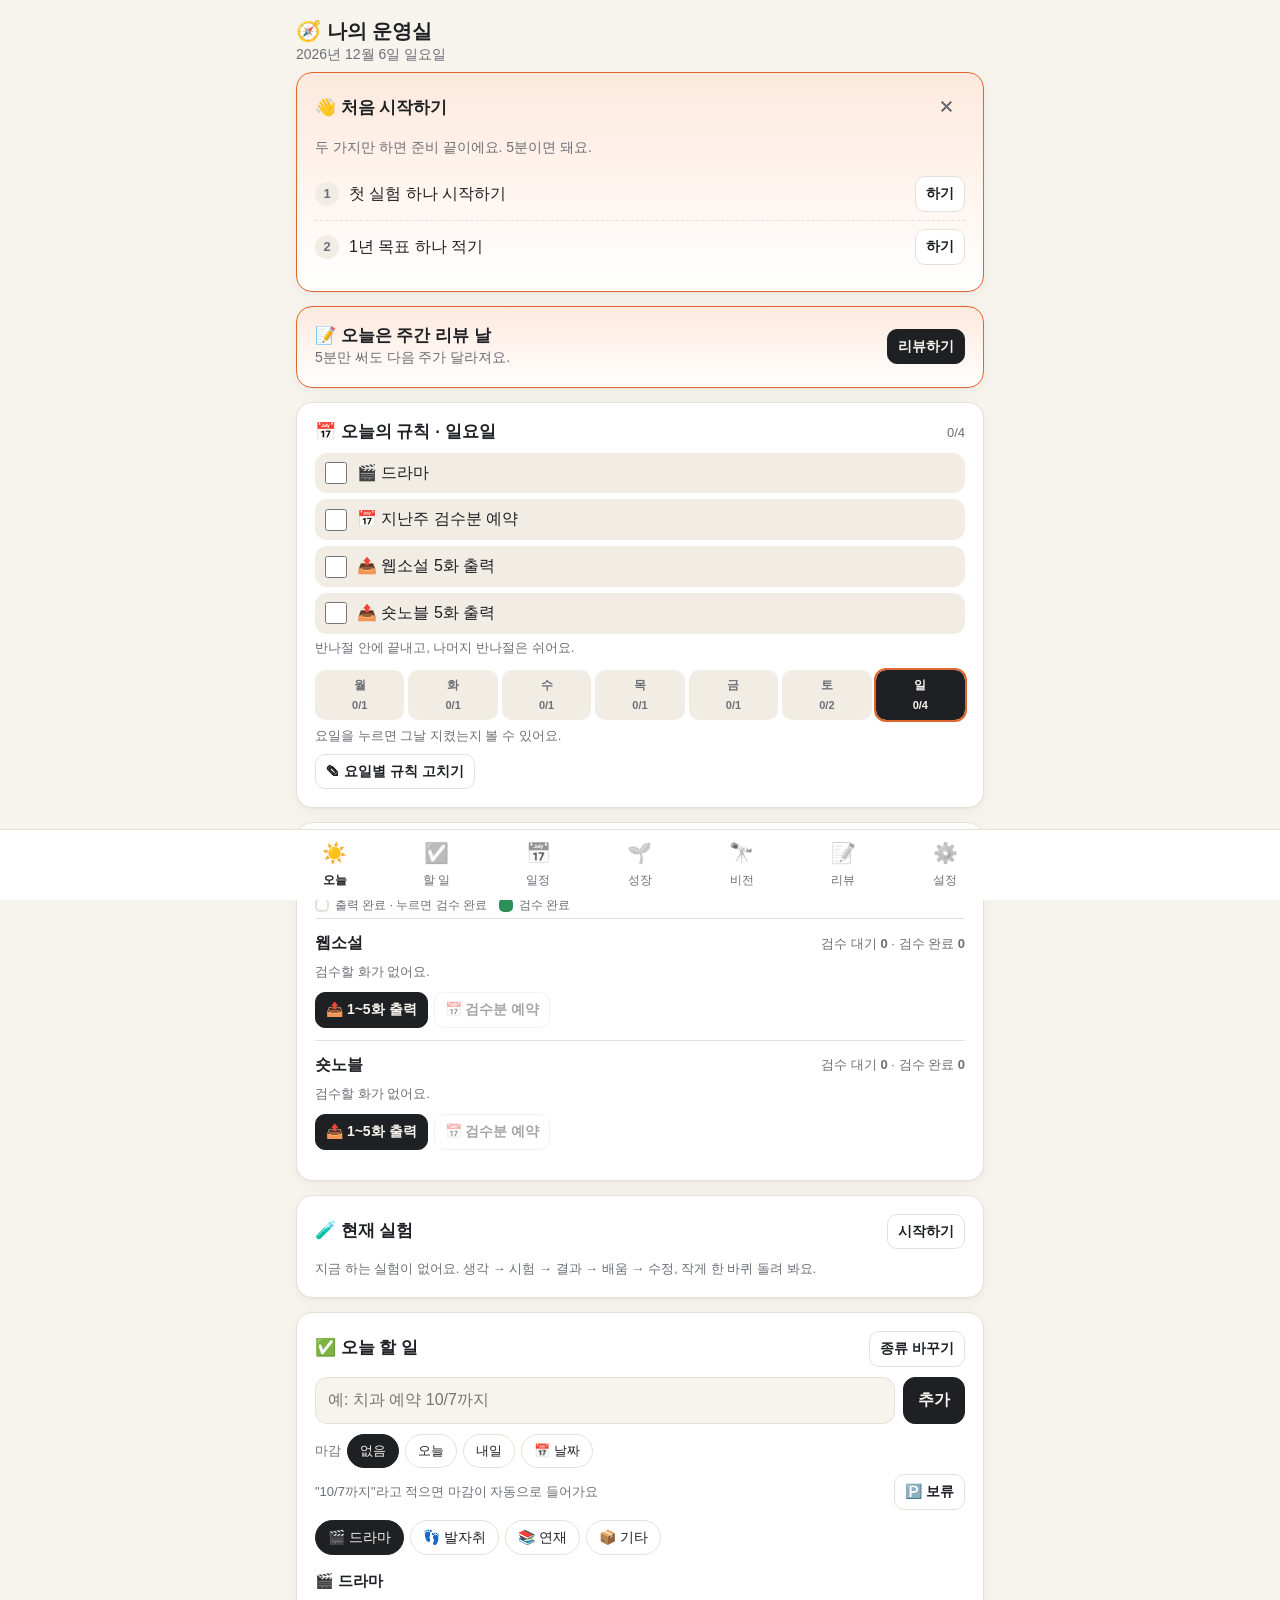
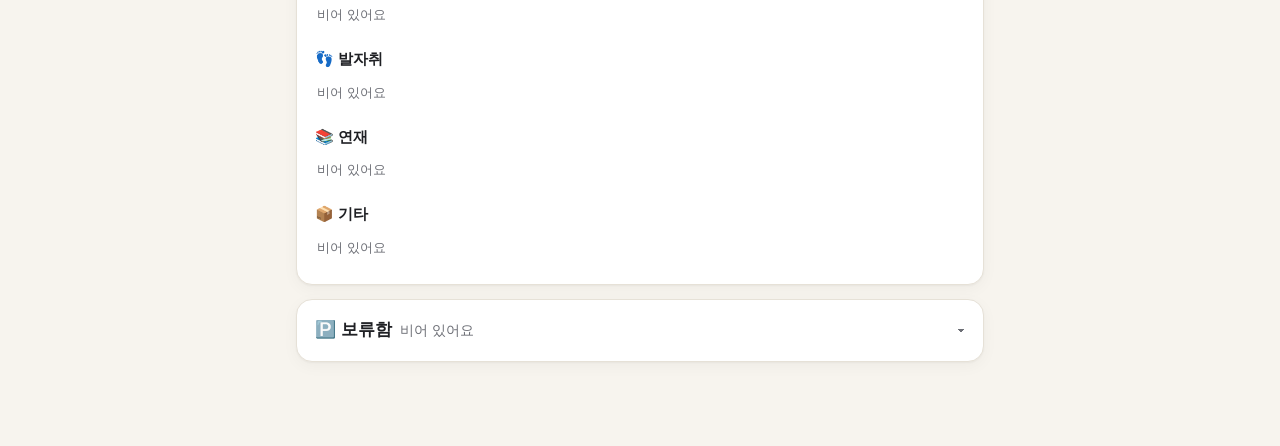
==== index.html @ 54ce3dd4 "달력에 할 일 마감일 표시: 날짜 옆 빨간 점 + 날짜 카드에 마감 할 일 - 안 끝낸 할 일의 마감일에 점 (마감이 지났으면 더 진하게), 끝내면 점이 사라짐 - 날짜를 누르면 " ====
<!doctype html>
<html lang="ko">
<head>
  <meta charset="utf-8">
  <meta name="viewport" content="width=device-width, initial-scale=1, maximum-scale=1, user-scalable=no, viewport-fit=cover">
  <title>나의 운영실</title>
  <meta name="description" content="요일별 규칙, 연재 관리, 성장 실험 루프, 10·5·3·1년 비전과 주간 리뷰를 한 곳에서.">
  <meta name="theme-color" content="#f7f4ee" media="(prefers-color-scheme: light)">
  <meta name="theme-color" content="#16171a" media="(prefers-color-scheme: dark)">
  <link rel="manifest" href="manifest.json">
  <link rel="icon" type="image/png" sizes="32x32" href="icons/favicon-32.png">
  <link rel="icon" type="image/png" sizes="192x192" href="icons/icon-192.png">
  <link rel="apple-touch-icon" href="icons/apple-touch-icon.png">
  <meta name="apple-mobile-web-app-capable" content="yes">
  <meta name="mobile-web-app-capable" content="yes">
  <meta name="apple-mobile-web-app-title" content="나의 운영실">
  <link rel="stylesheet" href="style.css?v=2026.11.01.2">
</head>
<body>
  <header class="top">
    <div class="wrap top-inner">
      <div>
        <h1>🧭 나의 운영실</h1>
        <p id="today-label" class="muted"></p>
      </div>
    </div>
  </header>

  <main id="app" class="wrap" aria-live="polite"></main>

  <nav class="tabs" aria-label="메뉴">
    <div class="wrap tabs-inner">
      <button data-tab="today"><span>☀️</span>오늘</button>
      <button data-tab="todo"><span>✅</span>할 일</button>
      <button data-tab="cal"><span>📅</span>일정</button>
      <button data-tab="grow"><span>🌱</span>성장</button>
      <button data-tab="vision"><span>🔭</span>비전</button>
      <button data-tab="review"><span>📝</span>리뷰</button>
      <button data-tab="settings"><span>⚙️</span>설정</button>
    </div>
  </nav>

  <dialog id="dlg"></dialog>
  <div id="toast" role="status"></div>

  <script src="app.js?v=2026.11.01.2"></script>
</body>
</html>
---- style.css ----
:root {
  --bg: #f7f4ee;
  --card: #ffffff;
  --ink: #1f2024;
  --muted: #6d6f76;
  --line: #e6e1d7;
  --soft: #f1ede4;
  --accent: #e0662f;      /* 생계 / 불 */
  --accent-soft: #fde9dd;
  --good: #2f8f5b;
  --good-soft: #dff2e6;
  --blue: #3563c9;
  --blue-soft: #e3eafb;
  --gold: #b7891c;
  --gold-soft: #f7edd2;
  --due: #d33a52;         /* 오늘까지 해야 할 일 */
  --due-soft: #fde4e8;
  --radius: 16px;
  --chart-a: #e0662f;   /* 그래프: 체감 오름 (색약 검사 통과 조합) */
  --chart-b: #3563c9;   /* 그래프: 1년 진행률 */
  --shadow: 0 1px 2px rgba(0,0,0,.04), 0 4px 16px rgba(0,0,0,.04);
  color-scheme: light;
}
@media (prefers-color-scheme: dark) {
  :root {
    --bg: #16171a;
    --card: #202226;
    --ink: #eceae6;
    --muted: #9a9ca3;
    --line: #33353b;
    --soft: #2a2c31;
    --accent: #f08352;
    --accent-soft: #3d2a20;
    --good: #5cc28a;
    --good-soft: #1f3528;
    --blue: #7e9ff0;
    --blue-soft: #232c42;
    --gold: #e0b852;
    --gold-soft: #3a3220;
    --due: #ff7088;
    --due-soft: #3f2028;
    --shadow: none;
    --chart-a: #e0662f;
    --chart-b: #5b82e0;
    color-scheme: dark;
  }
}

* { box-sizing: border-box; }
html { -webkit-text-size-adjust: 100%; touch-action: pan-x pan-y; } /* 두 번 톡·두 손가락으로 확대 안 되게 */
body {
  margin: 0;
  background: var(--bg);
  color: var(--ink);
  font-family: -apple-system, BlinkMacSystemFont, "Apple SD Gothic Neo", "Pretendard", "Noto Sans KR", "Malgun Gothic", sans-serif;
  font-size: 16px;
  line-height: 1.55;
  padding-bottom: calc(84px + env(safe-area-inset-bottom));
}
.wrap { max-width: 720px; margin: 0 auto; padding: 0 16px; }
h1, h2, h3 { margin: 0; line-height: 1.3; }
h1 { font-size: 20px; }
h2 { font-size: 17px; }
h3 { font-size: 15px; }
p { margin: 0; }
.muted { color: var(--muted); font-size: 14px; }
.small { font-size: 13px; }
button, input, textarea, select { font: inherit; color: inherit; }

/* header */
.top { padding: 18px 0 6px; }
.top-inner { display: flex; justify-content: space-between; align-items: center; }

/* bottom tabs */
.tabs {
  position: fixed; left: 0; right: 0; bottom: 0; z-index: 10;
  background: var(--card);
  border-top: 1px solid var(--line);
  padding-bottom: env(safe-area-inset-bottom);
}
.tabs-inner { display: grid; grid-template-columns: repeat(7, 1fr); padding: 0 4px; }
.tabs button {
  border: 0; background: none; cursor: pointer;
  padding: 8px 2px 10px; font-size: 12px; color: var(--muted);
  display: flex; flex-direction: column; align-items: center; gap: 2px;
}
.tabs button span { font-size: 20px; filter: grayscale(1); opacity: .7; }
.tabs button.on { color: var(--ink); font-weight: 700; }
.tabs button.on span { filter: none; opacity: 1; }

/* cards */
.stack > * + * { margin-top: 14px; }
.card {
  background: var(--card);
  border: 1px solid var(--line);
  border-radius: var(--radius);
  padding: 18px;
  box-shadow: var(--shadow);
}
.card-head { display: flex; justify-content: space-between; align-items: baseline; gap: 8px; margin-bottom: 10px; }
.card-head .muted { font-size: 13px; }
.card.accent { border-color: var(--accent); background: linear-gradient(0deg, var(--card), var(--accent-soft)); }
.hint { font-size: 13px; color: var(--muted); margin-top: 4px; }

.row { display: flex; gap: 8px; align-items: center; flex-wrap: wrap; }
.row.end { justify-content: flex-end; }
.row.between { justify-content: space-between; }
.grow { flex: 1; min-width: 0; }
.grid2 { display: grid; grid-template-columns: 1fr 1fr; gap: 10px; }
.stat { background: var(--soft); border-radius: 12px; padding: 10px 12px; }
.stat b { display: block; font-size: 18px; }
.stat span { font-size: 12px; color: var(--muted); }

/* buttons */
.btn {
  border: 1px solid var(--line); background: var(--card);
  border-radius: 12px; padding: 10px 14px; cursor: pointer; font-weight: 600;
  min-height: 44px;
}
.btn.primary { background: var(--ink); color: var(--bg); border-color: var(--ink); }
.btn.ghost { background: transparent; }
.btn.block { width: 100%; }
.btn.danger { color: #c0392b; }
.btn.sm { min-height: 34px; padding: 6px 10px; font-size: 14px; border-radius: 10px; }
.icon-btn {
  border: 0; background: none; cursor: pointer; color: var(--muted);
  width: 36px; height: 36px; border-radius: 10px; font-size: 16px; flex: none;
}
.icon-btn:hover { background: var(--soft); }

/* inputs */
input[type=text], input:not([type]), input[type=date], input[type=number], textarea, select {
  width: 100%; border: 1px solid var(--line); background: var(--bg);
  border-radius: 12px; padding: 10px 12px; min-height: 44px; outline: none;
}
input:focus, textarea:focus, select:focus { border-color: var(--ink); }
textarea { resize: vertical; min-height: 84px; line-height: 1.6; }
.field { display: block; margin-top: 12px; }
.field > span { display: block; font-size: 13px; font-weight: 600; margin-bottom: 6px; color: var(--muted); }

/* chips */
.chips { display: flex; flex-wrap: wrap; gap: 6px; }
.chip, .chip-radio span {
  display: inline-block; border: 1px solid var(--line); background: var(--card);
  border-radius: 999px; padding: 6px 12px; font-size: 14px; cursor: pointer;
}
.chip-radio input { position: absolute; opacity: 0; pointer-events: none; }
.chip-radio input:checked + span { background: var(--ink); color: var(--bg); border-color: var(--ink); }
.chip-radio input:focus-visible + span { outline: 2px solid var(--blue); }

/* progress */
.bar { height: 12px; background: var(--soft); border-radius: 999px; overflow: hidden; }
.bar > i { display: block; height: 100%; background: var(--good); border-radius: 999px; transition: width .4s; }
.bar.fire > i { background: var(--accent); }
.bar.thin { height: 8px; }

/* tasks */
.add-task { display: flex; gap: 8px; }
.add-task input { flex: 1; }
.lane { margin-top: 16px; transition: opacity .2s; }
.lane.dim { opacity: .45; }
.lane-head { display: flex; align-items: baseline; gap: 6px; margin-bottom: 6px; }
.lane-head h3 { font-size: 15px; }
.lane-head .muted { font-size: 12px; }
.lane-empty { font-size: 13px; color: var(--muted); padding: 8px 2px; }
.task {
  display: flex; align-items: center; gap: 10px;
  padding: 8px 4px 8px 10px; border-radius: 12px; background: var(--soft);
  margin-top: 6px;
}
.task input[type=checkbox] { width: 22px; height: 22px; accent-color: var(--good); flex: none; margin: 0; cursor: pointer; }
.task .t { flex: 1; min-width: 0; word-break: break-word; }
.task.done .t { text-decoration: line-through; color: var(--muted); }
.tag {
  display: inline-block; font-size: 11px; padding: 1px 7px; border-radius: 999px;
  background: var(--blue-soft); color: var(--blue); margin-left: 4px; vertical-align: 2px; white-space: nowrap;
}

/* onboarding */
.steps { list-style: none; padding: 0; margin: 10px 0 0; }
.steps li { display: flex; gap: 10px; align-items: center; padding: 8px 0; border-top: 1px dashed var(--line); }
.steps li:first-child { border-top: 0; }
.steps .dot {
  width: 24px; height: 24px; border-radius: 50%; flex: none;
  display: grid; place-items: center; font-size: 13px; font-weight: 700;
  background: var(--soft); color: var(--muted);
}
.steps li.ok .dot { background: var(--good); color: #fff; }
.steps li.ok .grow { color: var(--muted); text-decoration: line-through; }

/* compass */
.compass-goal { font-weight: 700; }
.compass ul { margin: 6px 0 0; padding-left: 18px; }

/* vision */
.horizon { position: relative; }
.horizon .label {
  display: inline-block; font-size: 12px; font-weight: 700; padding: 2px 10px; border-radius: 999px;
  margin-bottom: 8px;
}
.h10 .label { background: var(--blue-soft); color: var(--blue); }
.h5 .label { background: var(--gold-soft); color: var(--gold); }
.h3 .label { background: var(--good-soft); color: var(--good); }
.h1 .label { background: var(--accent-soft); color: var(--accent); }
.down { text-align: center; color: var(--muted); font-size: 13px; margin: 6px 0; }
.goal { display: flex; align-items: center; gap: 10px; padding: 8px 4px 8px 10px; background: var(--soft); border-radius: 12px; margin-top: 6px; }
.goal input[type=checkbox] { width: 22px; height: 22px; accent-color: var(--good); flex: none; margin: 0; }
.goal.done .t { text-decoration: line-through; color: var(--muted); }
.goal .t { flex: 1; min-width: 0; }
.goal .meta { font-size: 12px; color: var(--muted); white-space: nowrap; }
.prev { font-size: 12px; color: var(--muted); margin-top: 6px; white-space: pre-wrap; }
.week3 input + input { margin-top: 6px; }

/* lists */
.list { list-style: none; padding: 0; margin: 8px 0 0; }
.list li { display: flex; align-items: center; gap: 8px; padding: 8px 0; border-top: 1px solid var(--line); font-size: 14px; }
.list li:first-child { border-top: 0; }
.list .amt { font-weight: 700; white-space: nowrap; }
.list .when { color: var(--muted); font-size: 12px; white-space: nowrap; }

details.review { border-top: 1px solid var(--line); padding: 10px 0; }
details.review summary { cursor: pointer; font-weight: 600; }
details.review .body { font-size: 14px; white-space: pre-wrap; margin-top: 8px; color: var(--muted); }

.empty { text-align: center; color: var(--muted); font-size: 14px; padding: 14px 0; }

/* dialog */
dialog {
  border: 0; border-radius: 20px; padding: 0; width: min(440px, calc(100% - 32px));
  background: var(--card); color: var(--ink);
  box-shadow: 0 20px 60px rgba(0,0,0,.25);
}
dialog::backdrop { background: rgba(0,0,0,.4); }
/* <dialog>를 모르는 옛 브라우저: 아래 메뉴 위에 떠 있게 */
dialog.fallback { position: fixed; inset: 16px 0 auto; margin: 0 auto; max-height: calc(100% - 32px); overflow: auto; z-index: 30; }
.dlg { padding: 20px; }
.dlg h2 { margin-bottom: 4px; }
.dlg .row.end { margin-top: 18px; }

/* toast */
#toast {
  position: fixed; left: 50%; bottom: calc(92px + env(safe-area-inset-bottom));
  transform: translate(-50%, 20px); opacity: 0; pointer-events: none;
  background: var(--ink); color: var(--bg); padding: 10px 16px; border-radius: 999px;
  font-size: 14px; font-weight: 600; transition: all .25s; z-index: 30; max-width: calc(100% - 32px); text-align: center;
}
#toast.show { opacity: 1; transform: translate(-50%, 0); }

.guide ol { padding-left: 20px; margin: 8px 0 0; }
.guide li { margin-top: 6px; font-size: 14px; }

@media (max-width: 420px) {
  .card { padding: 16px; }
}

/* 키보드가 떠 있는 동안에는 아래 메뉴 숨김 (입력칸을 가리지 않게) */
body.typing .tabs { display: none; }

/* 목적 · 작은 산 */
.why { display: block; margin-top: 8px; }
.why > span { display: block; font-size: 12px; font-weight: 700; color: var(--muted); margin-bottom: 4px; }
.peaks { margin-top: 14px; padding-top: 12px; border-top: 1px dashed var(--line); }
.peaks h3 { font-size: 14px; }
.trail { display: flex; align-items: center; margin: 12px 0 4px; }
.tr-end { font-size: 18px; flex: none; }
.tr-seg { flex: 1; height: 3px; background: var(--line); min-width: 6px; }
.tr-dot {
  width: 22px; height: 22px; border-radius: 50%; flex: none; display: grid; place-items: center;
  border: 2px solid var(--line); background: var(--card); font-size: 11px; font-weight: 800;
}
.tr-dot.done { background: var(--good); border-color: var(--good); color: #fff; }
.tr-dot.here { border-color: var(--accent); background: var(--accent-soft); font-size: 13px; width: 28px; height: 28px; }
.peak { background: var(--soft); border-radius: 12px; padding: 8px 8px 10px; margin-top: 8px; border: 2px solid transparent; }
.peak.here { border-color: var(--accent); background: var(--accent-soft); }
.peak.done { opacity: .75; }
.peak-top { display: flex; align-items: center; gap: 8px; }
.peak-top input[type=checkbox] { width: 22px; height: 22px; accent-color: var(--good); flex: none; margin: 0; }
.peak .peak-text { flex: 1; min-width: 0; min-height: 36px; padding: 6px 8px; border: 0; background: transparent; font-weight: 700; }
.peak .peak-text:focus { background: var(--card); }
.peak.done .peak-text { text-decoration: line-through; }
.peak-meta { display: flex; flex-wrap: wrap; gap: 6px; align-items: center; margin: 4px 0 0 30px; }
.peak-meta .tag { margin-left: 0; }
.here-tag { background: var(--accent); color: #fff; }
.done-tag { background: var(--good-soft); color: var(--good); }
.due { font-size: 12px; color: var(--muted); display: inline-flex; align-items: center; gap: 4px; }
.due input { width: auto; min-height: 30px; padding: 2px 6px; font-size: 12px; border-radius: 8px; }
.due.late { color: var(--accent); font-weight: 700; }
.due.late::after { content: "늦어졌어요"; }
.peak-next { display: flex; gap: 6px; margin: 6px 0 0 30px; }
.peak-next input { flex: 1; min-width: 0; min-height: 38px; font-size: 14px; padding: 6px 10px; }
.peak-next .btn.sm { white-space: nowrap; }
.summit .climb { margin: 6px 0 0; padding-left: 0; list-style: none; }
.summit .climb li { margin-top: 4px; font-weight: 700; }
.summit .climb .tag { margin: 0 6px 0 0; }
.peak-link { font-size: 13px; background: var(--accent-soft); border-radius: 10px; padding: 8px 10px; margin-bottom: 8px; }

/* 늦어진 산 */
.late-card { border-color: var(--accent); }
.late-item { padding: 10px 0; border-top: 1px solid var(--line); }
.late-item:first-of-type { border-top: 0; }

/* 한 달 점검 */
.ck-scores { display: grid; grid-template-columns: repeat(5, 1fr); gap: 6px; margin-top: 8px; }
.ck-scores .chip { display: flex; flex-direction: column; align-items: center; padding: 8px 2px; border-radius: 12px; font-size: 13px; }
.ck-scores .chip small { font-size: 11px; opacity: .7; }
.ck-scores .chip.on { background: var(--ink); color: var(--bg); border-color: var(--ink); }
.ck-legend { display: flex; flex-wrap: wrap; gap: 12px; margin-top: 12px; font-size: 12px; color: var(--muted); }
.ck-legend span { display: inline-flex; align-items: center; gap: 6px; }
.sw-bar { width: 10px; height: 12px; border-radius: 3px 3px 0 0; background: var(--chart-a); display: inline-block; }
.sw-dot { width: 10px; height: 10px; border-radius: 50%; background: var(--chart-b); display: inline-block; }
.ck-chart { width: 100%; height: auto; display: block; margin-top: 6px; }
.ck-grid { stroke: var(--line); stroke-width: 1; }
.ck-axis { fill: var(--muted); font-size: 10px; }
.ck-label { fill: var(--ink); font-size: 11px; font-weight: 700; }
.ck-bar { fill: var(--chart-a); }
.ck-line { fill: none; stroke: var(--chart-b); stroke-width: 2; stroke-linejoin: round; }
.ck-dot { fill: var(--chart-b); stroke: var(--card); stroke-width: 2; }
.ck-hit { fill: transparent; cursor: pointer; }
.ck-hit.on, .ck-hit:hover { fill: var(--ink); fill-opacity: .06; }
.ck-detail { font-size: 13px; margin-top: 4px; min-height: 20px; }
.ck-table { width: 100%; border-collapse: collapse; font-size: 12px; margin-top: 6px; }
.ck-table th, .ck-table td { text-align: left; padding: 6px 4px; border-bottom: 1px solid var(--line); }

/* 기록 옮기기 안내 */
.guide-steps { margin: 8px 0 0; padding-left: 20px; font-size: 13px; }
.guide-steps li { margin-top: 4px; }

/* 작은 목표가 많아도 산길이 화면 밖으로 넘치지 않게 */
.trail { overflow: hidden; }
.tr-dot { flex-shrink: 1; min-width: 12px; }
.tr-seg.done { background: var(--good); }
.summit-end.reached { font-size: 20px; }

/* 산마다 작은 목표 */
.steps-box { margin: 8px 0 0 30px; padding: 8px 10px; background: var(--card); border-radius: 10px; }
.steps-box .trail { margin: 8px 0 6px; }
.step { display: flex; align-items: center; gap: 4px; margin-top: 4px; border-radius: 8px; }
.step.here { background: var(--accent-soft); }
.step input[type=checkbox] { width: 20px; height: 20px; accent-color: var(--good); flex: none; margin: 0 4px; }
.step .step-text { flex: 1; min-width: 0; min-height: 36px; padding: 4px 6px; border: 0; background: transparent; font-size: 14px; }
.step .step-text:focus { background: var(--soft); }
.step.done .step-text { text-decoration: line-through; color: var(--muted); }
.add-step { display: flex; gap: 6px; margin-top: 6px; }
.add-step input { flex: 1; min-width: 0; min-height: 38px; font-size: 14px; padding: 6px 10px; }
.icon-btn:disabled { opacity: .25; cursor: default; }
.step .icon-btn { width: 30px; height: 32px; }

/* 위·아래 순서 버튼 (세로로 겹쳐 좁게) */
.mv-pair { display: inline-flex; flex-direction: column; flex: none; gap: 2px; }
.mv-pair .mv { width: 32px; height: 20px; padding: 0; border: 1px solid var(--line); background: var(--card); border-radius: 6px; font-size: 9px; line-height: 1; color: var(--muted); cursor: pointer; }
.mv-pair .mv:disabled { opacity: .3; cursor: default; }
@media (max-width: 400px) {
  .steps-box { margin-left: 0; }
  .peak-meta { margin-left: 4px; }
}

/* 여러 줄로 늘어나는 제목 칸 */
.grow-text { word-break: keep-all; overflow-wrap: anywhere; resize: none; overflow: hidden; line-height: 1.35; font-family: inherit; display: block; }
.peak .peak-text.grow-text, .step .step-text.grow-text { min-height: 36px; padding: 7px 6px; }
@media (max-width: 400px) { .peak-top { gap: 6px; } }

/* 📅 오늘의 규칙 */
.rule-base { font-size: 13px; color: var(--muted); background: var(--soft); border-radius: 10px; padding: 8px 10px; margin-bottom: 4px; }
.rule-week { display: grid; grid-template-columns: repeat(7, minmax(0, 1fr)); gap: 4px; margin-top: 12px; }
.rule-week span { display: flex; flex-direction: column; align-items: center; gap: 2px; padding: 6px 0; border-radius: 10px; background: var(--soft); font-size: 11px; color: var(--muted); }
.rule-week b { font-size: 12px; }
.rule-week i { font-style: normal; font-weight: 800; min-height: 14px; }
.rule-week .today { outline: 2px solid var(--accent); }
.rule-week .full { background: var(--good-soft); color: var(--good); }
.rule-week .part i { color: var(--ink); }
.rule-week .future { opacity: .5; }

/* 📚 연재 보드 */
.sr-legend { display: flex; flex-wrap: wrap; gap: 12px; font-size: 12px; color: var(--muted); margin-bottom: 4px; }
.sr-legend span { display: inline-flex; align-items: center; gap: 6px; }
.ep-sw { width: 14px; height: 14px; border-radius: 5px; display: inline-block; border: 2px solid var(--line); background: var(--card); }
.ep-sw.checked { background: var(--good); border-color: var(--good); }
.sr-work { padding: 12px 0; border-top: 1px solid var(--line); }
.sr-work:first-of-type { border-top: 0; }
.sr-eps { display: flex; flex-wrap: wrap; gap: 6px; margin-top: 8px; }
.ep { min-width: 58px; min-height: 40px; padding: 4px 10px; border-radius: 10px; border: 2px solid var(--line); background: var(--card); font-weight: 700; font-size: 14px; cursor: pointer; }
.ep.checked { background: var(--good); border-color: var(--good); color: #fff; }
.sr-actions { display: flex; flex-wrap: wrap; gap: 6px; margin-top: 10px; }
.sr-actions .btn:disabled { opacity: .4; }

/* 설정: 규칙 · 종류 · 작품 */
.set-day { display: grid; grid-template-columns: 28px minmax(0, 1fr); gap: 8px; padding: 10px 0; border-top: 1px solid var(--line); }
.set-day:first-of-type { border-top: 0; }
.set-day-name { font-size: 15px; padding-top: 8px; text-align: center; }
.set-day-name.we { color: var(--accent); }
.set-row { display: flex; align-items: center; gap: 6px; margin-top: 6px; }
.set-row input { flex: 1; min-width: 0; min-height: 40px; padding: 6px 10px; font-size: 14px; }
.set-row .set-icon, .set-add .set-icon { flex: none; width: 52px; text-align: center; padding: 6px 4px; }
.set-add { display: flex; gap: 6px; margin-top: 6px; }
.set-add input { flex: 1; min-width: 0; min-height: 40px; padding: 6px 10px; font-size: 14px; }
.set-work { padding: 10px 0; border-top: 1px solid var(--line); }
.set-work:first-of-type { border-top: 0; }
.set-work label { display: inline-flex; align-items: center; gap: 6px; }
.link-ic { flex: none; font-size: 13px; width: 18px; text-align: center; }

/* 🗺️ 올해의 큰 구조 */
.st-title { font-weight: 700; margin-bottom: 8px; }
.st-areas { display: grid; gap: 6px; }
.st-area { background: var(--soft); border-radius: 10px; padding: 8px 10px; display: flex; flex-direction: column; gap: 2px; }
.st-cad { font-size: 13px; font-weight: 700; color: var(--accent); white-space: nowrap; margin-left: 8px; }
.st-drop { margin-top: 10px; }
.st-drop summary { cursor: pointer; }
.st-drop ul { margin: 6px 0 0; padding-left: 18px; font-size: 14px; }
.st-drop li { margin-top: 4px; }
.st-principle { margin-top: 12px; padding: 10px 12px; border-radius: 10px; background: var(--accent-soft); font-weight: 700; font-size: 14px; }
.st-edit-row { display: flex; align-items: center; gap: 6px; padding: 8px 0; border-top: 1px solid var(--line); }
.st-edit-fields { flex: 1; min-width: 0; }
.st-edit-fields input { min-height: 38px; padding: 6px 8px; font-size: 14px; }
.structure.editing .why input { min-height: 40px; }

/* 🅿️ 보류함 */
.parked summary { cursor: pointer; list-style: none; display: flex; align-items: baseline; gap: 8px; }
.parked summary::-webkit-details-marker { display: none; }
.parked summary::after { content: '▾'; margin-left: auto; color: var(--muted); }
.parked details[open] summary::after { content: '▴'; }
.pk-item { display: flex; flex-wrap: wrap; align-items: center; gap: 6px; padding: 8px 0; border-top: 1px solid var(--line); }
.pk-item:first-of-type { border-top: 0; }
.pk-text { flex: 1; min-width: 0; display: flex; flex-direction: column; gap: 2px; }
.pk-item > input { flex: 1 1 100%; min-height: 38px; padding: 6px 8px; font-size: 14px; }
.pk-acts { display: flex; align-items: center; gap: 4px; margin-left: auto; }
.structure .st-long { min-height: 44px; padding: 10px 12px; font-size: 15px; }

/* 📅 할 일 마감 */
.due-chips { display: flex; flex-wrap: wrap; align-items: center; gap: 6px; margin-top: 10px; }
.due-chips .chip { padding: 6px 12px; font-size: 13px; }
.due-chips .chip.on { background: var(--ink); color: var(--bg); border-color: var(--ink); }
.due-pick { flex: none; display: inline-flex; align-items: center; }
.due-add { font-size: 15px; opacity: .45; padding: 4px 6px; }
.due-tag { font-size: 12px; font-weight: 700; white-space: nowrap; padding: 3px 8px; border-radius: 999px; background: var(--soft); color: var(--muted); }
.due-tag.soon { background: var(--accent-soft); color: var(--accent); }
.due-tag.today, .due-tag.over { background: var(--due); color: #fff; }
/* 오늘까지 · 지난 일은 줄 전체를 빨간 톤으로 */
.task.due-today, .task.due-over { background: var(--due-soft); box-shadow: inset 4px 0 0 var(--due); }
.task.due-today .t, .task.due-over .t { font-weight: 700; }
.due-count { color: var(--due); font-weight: 800; font-size: 14px; margin: -2px 0 10px; }
@media (prefers-color-scheme: dark) { .due-tag.today, .due-tag.over { color: #1a0d10; } }
.due-line { display: block; margin-top: 4px; }
.due-line .due-pick { display: inline-flex; }

/* 📅 앱 안 달력 */
.due-pick { border: 0; background: none; padding: 0; font: inherit; color: inherit; cursor: pointer; }
.cal-quick { display: flex; flex-wrap: wrap; gap: 6px; margin: 10px 0 6px; }
.cal-quick .chip.on { background: var(--ink); color: var(--bg); border-color: var(--ink); }
.cal-head { display: flex; align-items: center; justify-content: space-between; margin-top: 8px; }
.cal-head b { font-size: 16px; }
.cal-grid { display: grid; grid-template-columns: repeat(7, minmax(0, 1fr)); gap: 4px; margin-top: 6px; }
.cal-dow { text-align: center; font-size: 12px; color: var(--muted); padding: 4px 0; }
.cal-day { width: 100%; height: 40px; border: 0; border-radius: 10px; background: var(--soft); font-weight: 700; font-size: 15px; cursor: pointer; padding: 0; }
.cal-day.past { opacity: .4; }
.cal-day.today { outline: 2px solid var(--accent); }
.cal-day.sel { background: var(--ink); color: var(--bg); }
.sun { color: var(--accent); }
.sat { color: var(--blue); }
.cal-day.sel.sun, .cal-day.sel.sat { color: var(--bg); }

/* 🚶 지금 오르는 산 켜고 끄기 */
.climb-btn { border: 1.5px dashed var(--line); background: var(--card); color: var(--muted); border-radius: 999px; padding: 4px 10px; font-size: 12px; font-weight: 700; cursor: pointer; min-height: 30px; }
.climb-btn.on { border: 1.5px solid var(--accent); background: var(--accent); color: #fff; }

/* 규칙: 지난 요일 보기 */
.rule-week button { display: flex; flex-direction: column; align-items: center; gap: 2px; padding: 6px 0; border-radius: 10px; background: var(--soft); font-size: 11px; color: var(--muted); border: 0; cursor: pointer; font-family: inherit; }
.rule-week button b { font-size: 12px; }
.rule-week button i { font-style: normal; font-weight: 800; min-height: 14px; }
.rule-week button.today { outline: 2px solid var(--accent); }
.rule-week button.sel { background: var(--ink); color: var(--bg); }
.rule-week button.full:not(.sel) { background: var(--good-soft); color: var(--good); }
.rule-week button.part:not(.sel) i { color: var(--ink); }
.rule-week button.future { opacity: .5; cursor: default; }
.past-note { font-size: 13px; background: var(--blue-soft); color: var(--blue); border-radius: 10px; padding: 8px 10px; margin-bottom: 6px; display: flex; flex-wrap: wrap; align-items: center; gap: 8px; justify-content: space-between; }
.rules.past-day { box-shadow: inset 0 0 0 2px var(--blue-soft); }

/* 할 일 내용 고치기 */
.task .task-text { width: 100%; min-height: 28px; border: 0; background: transparent; padding: 2px 4px; margin: -2px -4px; font-size: inherit; font-weight: inherit; color: inherit; border-radius: 6px; }
.task .task-text:focus { background: var(--card); outline: 2px solid var(--line); }

/* 주간 리뷰: 끝낸 일 자세히 */
.stat-btn { text-align: left; border: 0; font-family: inherit; cursor: pointer; }
.stat-btn:disabled { cursor: default; }
.stat-btn { color: inherit; transition: box-shadow .15s; }
.stat-btn:not(:disabled):active { transform: scale(.98); }
.stat-btn.open { box-shadow: inset 0 0 0 2px var(--ink); background: var(--card); }
.detail-title { font-weight: 800; font-size: 14px; padding-top: 10px; }
.done-list { margin-top: 12px; border-top: 1px solid var(--line); }
.done-day { padding: 10px 0 4px; }
.done-day > b { font-size: 13px; color: var(--muted); }
.done-item { display: flex; align-items: center; justify-content: space-between; gap: 8px; padding: 6px 0; border-bottom: 1px dashed var(--line); font-size: 14px; }

/* 앱 안 확인창 */
.dlg.ask { min-width: 260px; }
.ask-msg { font-size: 16px; font-weight: 700; line-height: 1.5; white-space: pre-line; }
.dlg.ask .btn.danger { background: #c0392b; border-color: #c0392b; color: #fff; }

/* 🌱 성장 루프 (생각 → 시험 → 결과 → 배움 → 수정) */
.loop { position: relative; width: 100%; max-width: 320px; aspect-ratio: 1; margin: 0 auto; }
.loop svg { position: absolute; inset: 0; width: 100%; height: 100%; overflow: visible; }
.loop svg path { fill: none; stroke: var(--accent); stroke-width: 1.1; stroke-linecap: round; stroke-linejoin: round; }
.lp-node { position: absolute; transform: translate(-50%, -50%); display: flex; flex-direction: column; align-items: center; width: 72px; text-align: center; line-height: 1.2; }
.lp-ic { position: relative; width: 46px; height: 46px; border-radius: 50%; display: grid; place-items: center; font-size: 22px; background: var(--accent-soft); border: 2px solid transparent; }
.lp-ic i { position: absolute; top: -4px; right: -6px; min-width: 18px; height: 18px; padding: 0 4px; border-radius: 999px; background: var(--accent); color: #fff; font-style: normal; font-size: 11px; font-weight: 800; display: grid; place-items: center; }
.lp-node b { font-size: 14px; margin-top: 3px; }
.lp-node small { font-size: 11px; color: var(--muted); font-style: italic; }
.lp-node.on .lp-ic { border-color: var(--accent); background: var(--card); box-shadow: 0 0 0 4px var(--accent-soft); }
.lp-node.on b { color: var(--accent); }
.lp-center { position: absolute; left: 50%; top: 50%; transform: translate(-50%, -50%); margin: 0; text-align: center; font-size: 13px; color: var(--muted); line-height: 1.4; }
.lp-center b { font-size: 18px; color: var(--ink); }

.exp-from { font-size: 13px; color: var(--muted); background: var(--soft); border-radius: 10px; padding: 6px 10px; margin: 0 0 8px; }
.exp-steps { display: grid; grid-template-columns: repeat(5, minmax(0, 1fr)); gap: 4px; margin-bottom: 4px; }
.exp-steps span { text-align: center; font-size: 11px; padding: 5px 0; border-radius: 8px; background: var(--soft); color: var(--muted); white-space: nowrap; }
.exp-steps span.done { color: var(--ink); }
.exp-steps span.on { background: var(--accent); color: #fff; font-weight: 800; }
.exp-text { min-height: 44px; resize: none; overflow: hidden; }
.exp-dates { display: flex; align-items: center; gap: 6px; }
.exp-dates input { flex: 1; min-width: 0; }
.exp-result { margin-top: 14px; padding-top: 12px; border-top: 1px dashed var(--line); }
.exp-result h3 { margin-bottom: 8px; }
.exp-over { color: var(--due); font-weight: 700; }
.exp-nudge { margin: 12px 0 0; font-size: 14px; font-weight: 700; color: var(--accent); }
.exp-mini { display: flex; align-items: center; gap: 8px; padding: 8px 0; border-top: 1px solid var(--line); font-size: 15px; }
.card-head + .exp-mini { border-top: 0; padding-top: 0; }
.exp-mini-ic { flex: none; width: 30px; height: 30px; border-radius: 50%; display: grid; place-items: center; background: var(--accent-soft); font-size: 15px; }
.exp-past { border-top: 1px solid var(--line); padding: 10px 0; }
.exp-past summary { display: flex; align-items: center; gap: 8px; cursor: pointer; font-weight: 600; list-style: none; }
.exp-past summary::-webkit-details-marker { display: none; }
.exp-badge { flex: none; width: 24px; height: 24px; border-radius: 50%; display: grid; place-items: center; font-size: 12px; font-weight: 800; background: var(--soft); color: var(--muted); }
.exp-badge.good { background: var(--good-soft); color: var(--good); }
.exp-badge.meh { background: var(--gold-soft); color: var(--gold); }
.exp-badge.bad { background: var(--due-soft); color: var(--due); }
.exp-body { padding: 6px 0 0 32px; }
.exp-part { margin: 8px 0 0; font-size: 14px; white-space: pre-wrap; }
.exp-part b { display: block; font-size: 12px; color: var(--muted); margin-bottom: 2px; }
.exp .chip.on, .exp-result .chip.on { background: var(--ink); color: var(--bg); border-color: var(--ink); }

/* ✅ 할 일 화면 위의 목표 */
.focus-goals { border-color: var(--accent); background: linear-gradient(0deg, var(--card), var(--accent-soft)); }
.fg-block + .fg-block { margin-top: 14px; }
.fg-label { display: block; font-size: 13px; font-weight: 700; color: var(--accent); margin-bottom: 4px; }
.fg-input { width: 100%; min-height: 0; border: 0; border-radius: 8px; background: transparent; padding: 4px 6px; margin: 0 -6px; line-height: 1.45; resize: none; overflow: hidden; }
.fg-input:focus { background: var(--card); outline: 2px solid var(--line); }
.fg-month { font-size: 19px; font-weight: 800; }
.fg-week { display: flex; align-items: flex-start; gap: 10px; padding: 4px 0; border-top: 1px dashed var(--line); }
.fg-week:first-of-type { border-top: 0; }
.fg-week b { flex: none; width: 22px; height: 22px; margin-top: 4px; border-radius: 50%; background: var(--accent); color: #fff; font-size: 12px; display: grid; place-items: center; }
.fg-week .fg-input { margin: 0; font-weight: 600; }
.today-tag { background: var(--accent-soft); color: var(--accent); }
.pull summary { display: flex; justify-content: space-between; align-items: center; cursor: pointer; list-style: none; }
.pull summary::-webkit-details-marker { display: none; }
.pull summary b::after { content: " ▾"; color: var(--muted); font-weight: 400; }
.pull[open] summary b::after { content: " ▴"; }

/* 📅 일정 달력 */
.c0 { --bg: #f9ec6b; --fg: #3a3500; --ln: #a38a00; }
.c1 { --bg: #d5d65b; --fg: #36380a; --ln: #868717; }
.c2 { --bg: #a9d1fa; --fg: #0f2f55; --ln: #3b78c4; }
.c3 { --bg: #3d9a8a; --fg: #fff; --ln: #2a7d6f; }
.c4 { --bg: #f5a3a3; --fg: #4a1111; --ln: #d64545; }
.c5 { --bg: #cdb8f2; --fg: #2b1a55; --ln: #7a56c9; }
.c6 { --bg: #2f5d50; --fg: #fff; --ln: #1f4d3f; }
@media (prefers-color-scheme: dark) {
  .c0 { --ln: #e6cf3a; } .c1 { --ln: #c5c64a; } .c2 { --ln: #7aaef0; } .c3 { --ln: #5cc2b0; }
  .c4 { --ln: #ff7a7a; } .c5 { --ln: #a98cf0; } .c6 { --ln: #6fbfa5; }
}
.cal-head { display: flex; align-items: center; gap: 6px; }
.cal-head h2 { flex: 1; text-align: center; font-size: 20px; }
.cal { margin-left: -16px; margin-right: -16px; background: var(--card); border-top: 1px solid var(--line); border-bottom: 1px solid var(--line); }
.cal-dow { display: grid; grid-template-columns: repeat(7, minmax(0, 1fr)); text-align: center; font-size: 12px; color: var(--muted); padding: 6px 0; }
.cal-dow .red, .cd.red .cd-n { color: var(--due); }
.cweek { position: relative; display: grid; grid-template-columns: repeat(7, minmax(0, 1fr)); min-height: 84px; }
.cd { min-width: 0; min-height: 0; padding: 3px 0 0; border: 0; border-top: 1px solid var(--line); border-right: 1px solid var(--line); background: transparent; display: flex; flex-direction: column; align-items: center; cursor: pointer; font: inherit; color: inherit; }
.cd:nth-child(7) { border-right: 0; }
.cd-n { min-width: 20px; height: 18px; padding: 0 3px; border-radius: 9px; font-size: 13px; line-height: 18px; text-align: center; }
.cd.out .cd-n, .cd.out .cd-h { opacity: .35; }
.cd.today .cd-n { background: var(--accent); color: #fff; }
.cd.sel { background: var(--accent-soft); }
.cd-h { max-width: 100%; margin-top: 1px; font-size: 8.5px; line-height: 11px; color: var(--due); opacity: .8; white-space: nowrap; overflow: hidden; text-overflow: ellipsis; }
.cchip, .cmore, .cbar { pointer-events: none; min-width: 0; }
.cchip { height: 17px; margin: 1px 1px 0; padding: 0 3px; border-radius: 4px; background: var(--bg); color: var(--fg); font-size: 10.5px; font-weight: 600; line-height: 17px; white-space: nowrap; overflow: hidden; text-overflow: ellipsis; }
.cmore { margin: 1px 1px 0; font-size: 10px; line-height: 17px; text-align: center; color: var(--muted); }
.cbar { position: relative; margin: 0 1px; }
.cbar.ol { margin-left: 0; } .cbar.or { margin-right: 0; }
.cb-line { position: absolute; left: 0; right: 0; top: 6px; height: 2px; background: var(--ln); }
.cbar:not(.ol) .cb-line::before, .cbar:not(.or) .cb-line::after { content: ""; position: absolute; top: -3px; border: 4px solid transparent; }
.cbar:not(.ol) .cb-line::before { left: 0; border-left: 0; border-right: 6px solid var(--ln); }
.cbar:not(.or) .cb-line::after { right: 0; border-right: 0; border-left: 6px solid var(--ln); }
.cb-t { position: absolute; left: 0; right: 0; top: 11px; font-size: 10px; font-weight: 700; line-height: 13px; text-align: center; color: var(--ln); white-space: nowrap; overflow: hidden; text-overflow: ellipsis; }
.cbar.fill .cb-line { display: none; }
.cbar.fill .cb-t { top: 1px; height: 17px; padding: 0 4px; border-radius: 4px; background: var(--bg); color: var(--fg); font-size: 10.5px; line-height: 17px; text-align: left; }
.cal-hol { margin: 0 0 6px; font-size: 14px; font-weight: 700; color: var(--due); }
.ev-row { display: flex; align-items: center; gap: 10px; width: 100%; padding: 10px 0; border: 0; border-top: 1px solid var(--line); background: none; text-align: left; font: inherit; color: inherit; cursor: pointer; }
.ev-row b { display: block; font-size: 15px; }
.ev-row small { font-size: 12px; }
.ev-dot { flex: none; width: 12px; height: 12px; border-radius: 50%; background: var(--bg); box-shadow: 0 0 0 2px var(--ln); }
.ev-today { display: flex; align-items: center; gap: 10px; padding: 7px 0; border-top: 1px solid var(--line); font-size: 15px; }
.card-head + .ev-today { border-top: 0; padding-top: 0; }
.swatches { display: flex; flex-wrap: wrap; gap: 10px; }
.sw { position: relative; }
.sw input { position: absolute; opacity: 0; pointer-events: none; }
.sw span { display: block; width: 30px; height: 30px; border-radius: 50%; background: var(--bg); border: 3px solid transparent; box-shadow: 0 0 0 1px var(--line); cursor: pointer; }
.sw input:checked + span { border-color: var(--ink); }
.sw input:focus-visible + span { outline: 2px solid var(--blue); outline-offset: 2px; }
.cd { position: relative; }
.cd-dot { position: absolute; top: 6px; right: 6px; width: 6px; height: 6px; border-radius: 50%; background: var(--due); opacity: .55; }
.cd-dot.late { opacity: 1; }
.due-h { margin: 12px 0 2px; font-size: 13px; color: var(--muted); }
.due-row { display: flex; align-items: center; gap: 10px; padding: 9px 0; border-top: 1px solid var(--line); cursor: pointer; }
.due-row input { width: 22px; height: 22px; accent-color: var(--good); margin: 0; flex: none; }
.due-row.done .grow { text-decoration: line-through; color: var(--muted); }
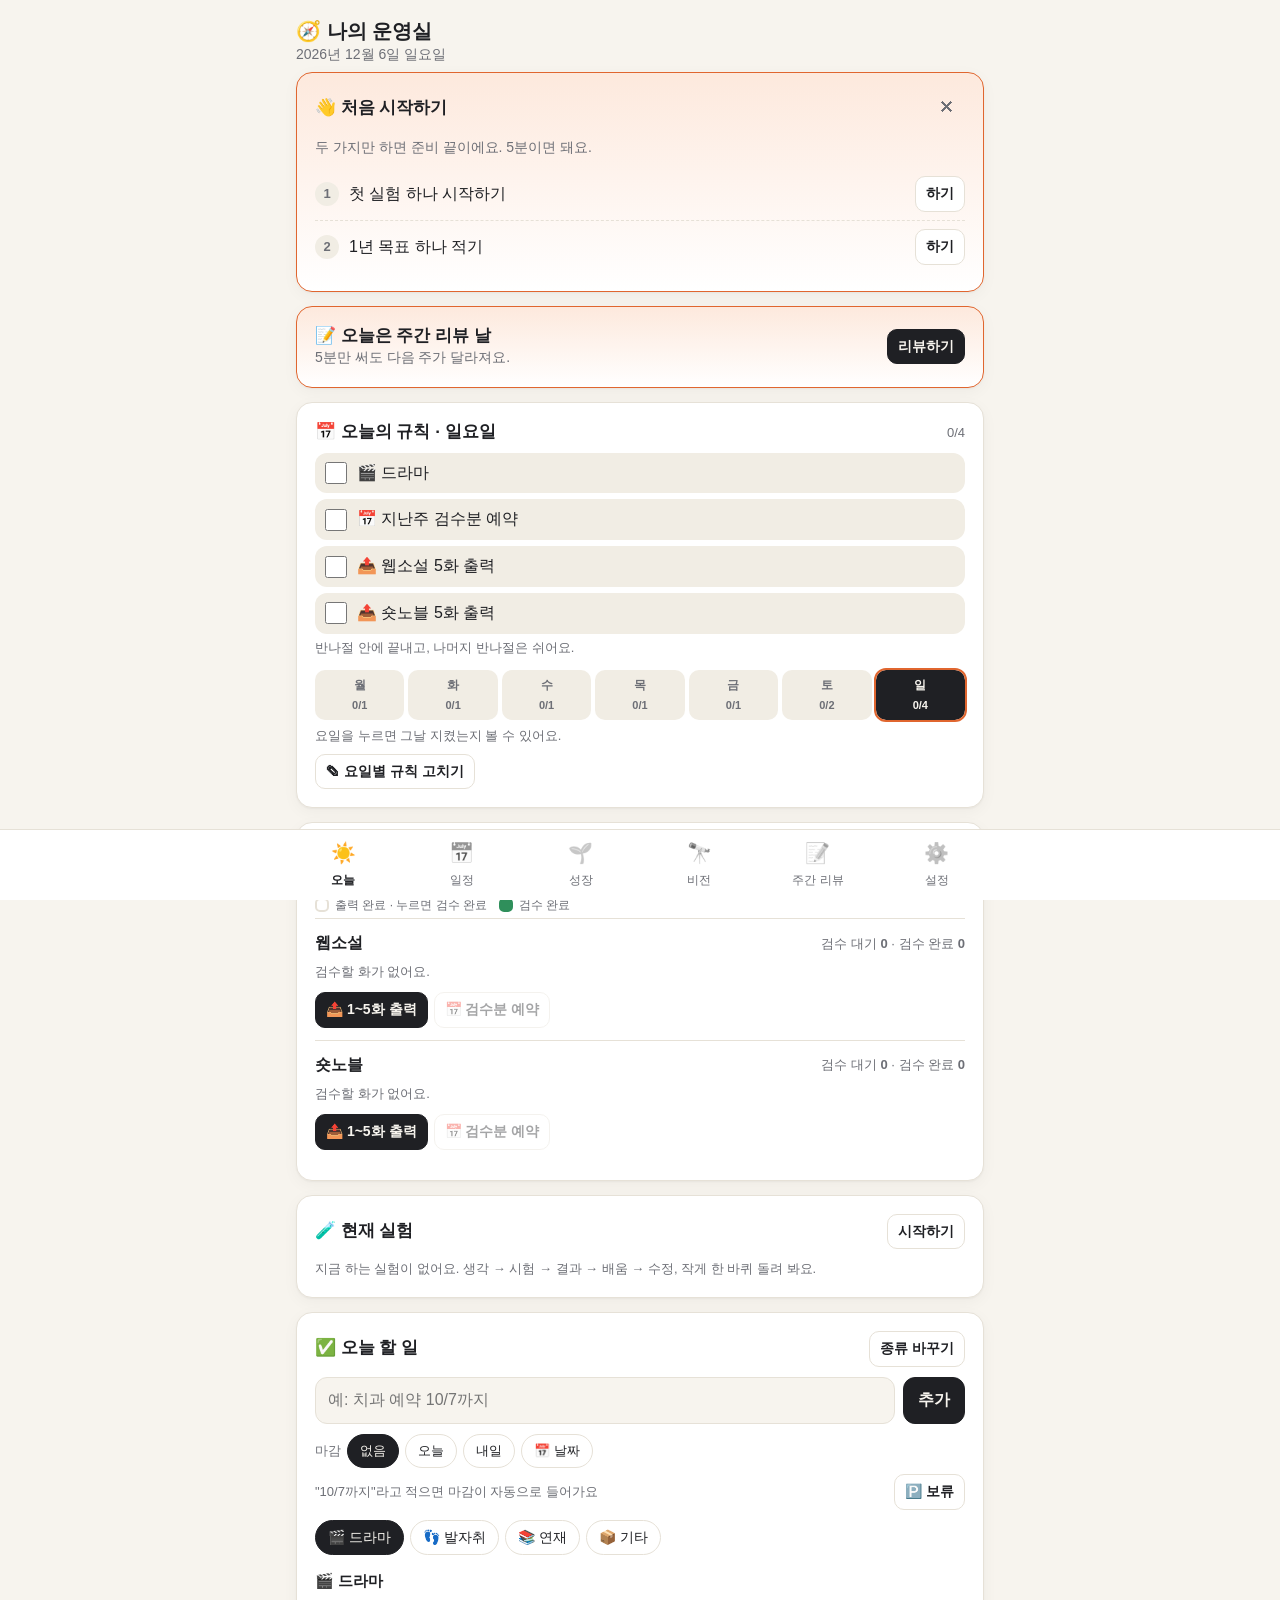
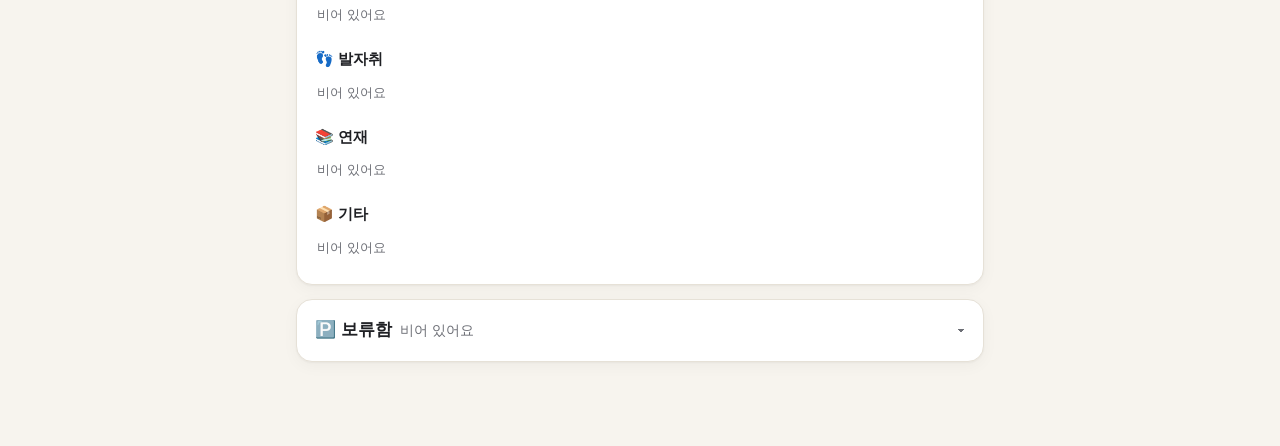
==== commit 6b546ea3: "할 일 탭을 없애고 일정 탭에 그날 할 일을 합치고, 달력에 보일 것 고르기 - ✅ 할 일 탭 삭제 (메뉴 6칸으로). 날짜를 누르면 일정 아래에 그날 할 일: 그날로 넣은 일 +" ====
--- a/index.html
+++ b/index.html
@@ -14,7 +14,7 @@
   <meta name="apple-mobile-web-app-capable" content="yes">
   <meta name="mobile-web-app-capable" content="yes">
   <meta name="apple-mobile-web-app-title" content="나의 운영실">
-  <link rel="stylesheet" href="style.css?v=2026.11.01.2">
+  <link rel="stylesheet" href="style.css?v=2026.11.01.3">
 </head>
 <body>
   <header class="top">
@@ -31,11 +31,10 @@
   <nav class="tabs" aria-label="메뉴">
     <div class="wrap tabs-inner">
       <button data-tab="today"><span>☀️</span>오늘</button>
-      <button data-tab="todo"><span>✅</span>할 일</button>
       <button data-tab="cal"><span>📅</span>일정</button>
       <button data-tab="grow"><span>🌱</span>성장</button>
       <button data-tab="vision"><span>🔭</span>비전</button>
-      <button data-tab="review"><span>📝</span>리뷰</button>
+      <button data-tab="review"><span>📝</span>주간 리뷰</button>
       <button data-tab="settings"><span>⚙️</span>설정</button>
     </div>
   </nav>
@@ -43,6 +42,6 @@
   <dialog id="dlg"></dialog>
   <div id="toast" role="status"></div>
 
-  <script src="app.js?v=2026.11.01.2"></script>
+  <script src="app.js?v=2026.11.01.3"></script>
 </body>
 </html>
--- a/style.css
+++ b/style.css
@@ -78,7 +78,7 @@
   border-top: 1px solid var(--line);
   padding-bottom: env(safe-area-inset-bottom);
 }
-.tabs-inner { display: grid; grid-template-columns: repeat(7, 1fr); padding: 0 4px; }
+.tabs-inner { display: grid; grid-template-columns: repeat(6, 1fr); padding: 0 4px; }
 .tabs button {
   border: 0; background: none; cursor: pointer;
   padding: 8px 2px 10px; font-size: 12px; color: var(--muted);
@@ -578,7 +578,7 @@
 .cd.today .cd-n { background: var(--accent); color: #fff; }
 .cd.sel { background: var(--accent-soft); }
 .cd-h { max-width: 100%; margin-top: 1px; font-size: 8.5px; line-height: 11px; color: var(--due); opacity: .8; white-space: nowrap; overflow: hidden; text-overflow: ellipsis; }
-.cchip, .cmore, .cbar { pointer-events: none; min-width: 0; }
+.cchip, .cmore, .cbar { position: relative; pointer-events: none; min-width: 0; } /* 날짜 칸(position: relative)보다 위에 그려지도록 */
 .cchip { height: 17px; margin: 1px 1px 0; padding: 0 3px; border-radius: 4px; background: var(--bg); color: var(--fg); font-size: 10.5px; font-weight: 600; line-height: 17px; white-space: nowrap; overflow: hidden; text-overflow: ellipsis; }
 .cmore { margin: 1px 1px 0; font-size: 10px; line-height: 17px; text-align: center; color: var(--muted); }
 .cbar { position: relative; margin: 0 1px; }
@@ -595,8 +595,6 @@
 .ev-row b { display: block; font-size: 15px; }
 .ev-row small { font-size: 12px; }
 .ev-dot { flex: none; width: 12px; height: 12px; border-radius: 50%; background: var(--bg); box-shadow: 0 0 0 2px var(--ln); }
-.ev-today { display: flex; align-items: center; gap: 10px; padding: 7px 0; border-top: 1px solid var(--line); font-size: 15px; }
-.card-head + .ev-today { border-top: 0; padding-top: 0; }
 .swatches { display: flex; flex-wrap: wrap; gap: 10px; }
 .sw { position: relative; }
 .sw input { position: absolute; opacity: 0; pointer-events: none; }
@@ -606,7 +604,14 @@
 .cd { position: relative; }
 .cd-dot { position: absolute; top: 6px; right: 6px; width: 6px; height: 6px; border-radius: 50%; background: var(--due); opacity: .55; }
 .cd-dot.late { opacity: 1; }
-.due-h { margin: 12px 0 2px; font-size: 13px; color: var(--muted); }
-.due-row { display: flex; align-items: center; gap: 10px; padding: 9px 0; border-top: 1px solid var(--line); cursor: pointer; }
-.due-row input { width: 22px; height: 22px; accent-color: var(--good); margin: 0; flex: none; }
-.due-row.done .grow { text-decoration: line-through; color: var(--muted); }
+.cal-head .btn.sm { flex: none; }
+.cal-head h2 { font-size: 19px; }
+.cal-filter { padding: 10px 16px 12px; }
+.fl { display: flex; align-items: center; gap: 10px; padding: 7px 0; font-size: 15px; cursor: pointer; }
+.fl input[type=checkbox] { width: 22px; height: 22px; accent-color: var(--good); margin: 0; flex: none; }
+.fl-h { margin: 8px 0 2px; padding-top: 10px; border-top: 1px solid var(--line); font-size: 12px; color: var(--muted); }
+.fl-color { cursor: default; padding: 4px 0; }
+.fl-name { flex: 1; min-width: 0; min-height: 36px; padding: 4px 10px; font-size: 14px; }
+.day-none { padding: 6px 0; }
+.day-tasks { margin-top: 14px; padding-top: 12px; border-top: 1px dashed var(--line); }
+.day-tasks h3 { font-size: 15px; }
